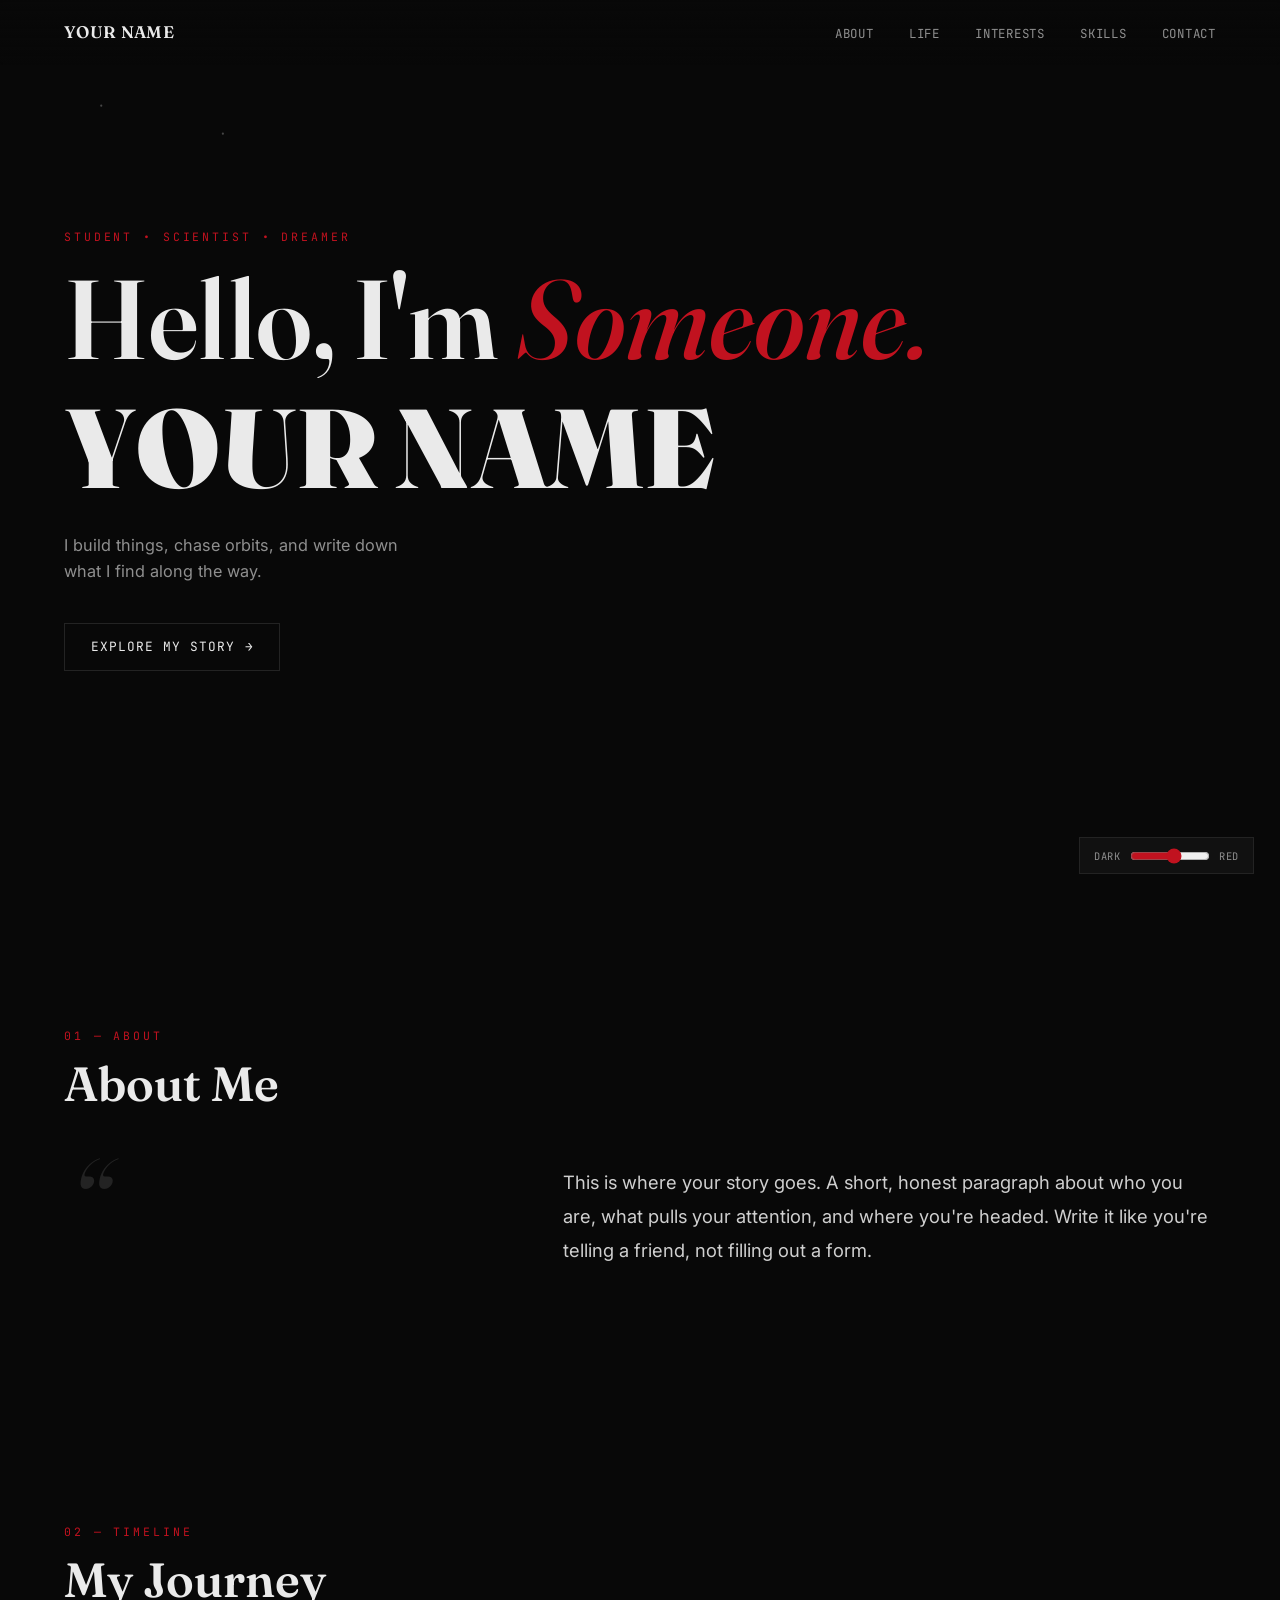
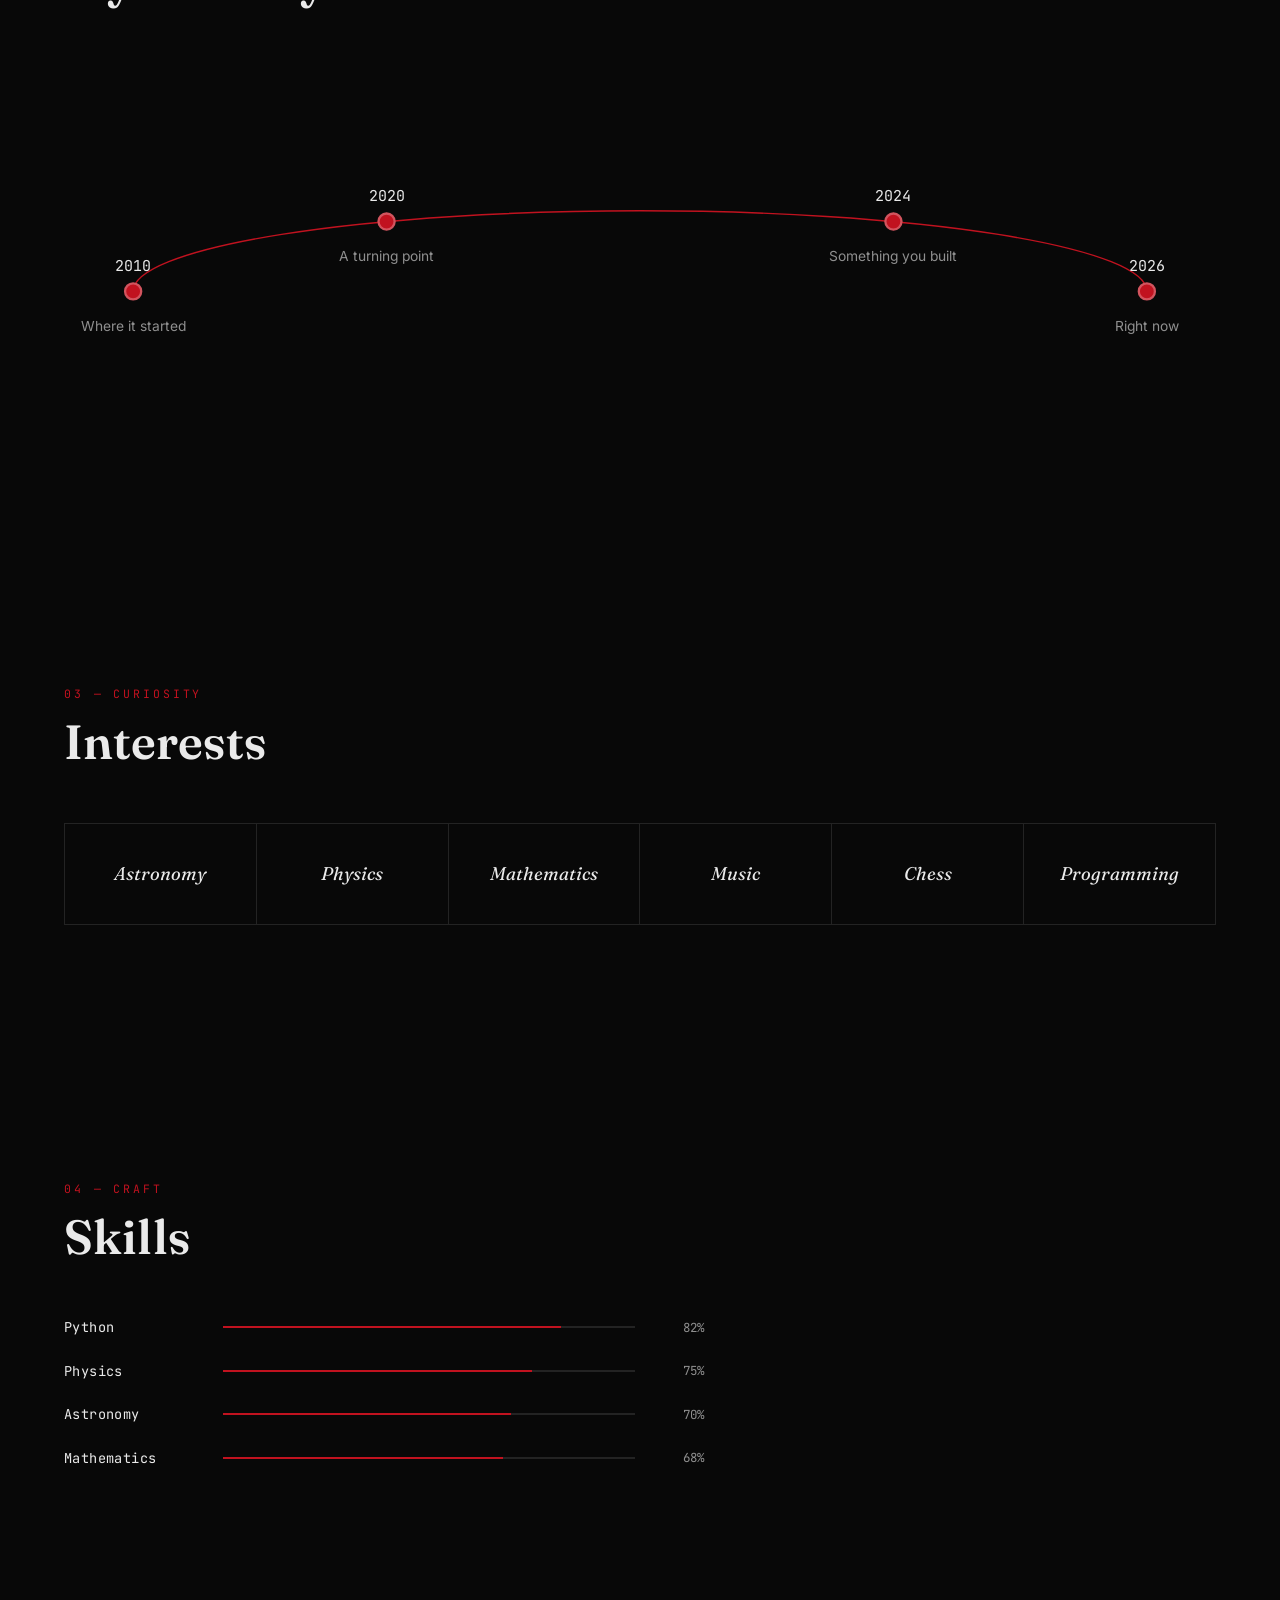
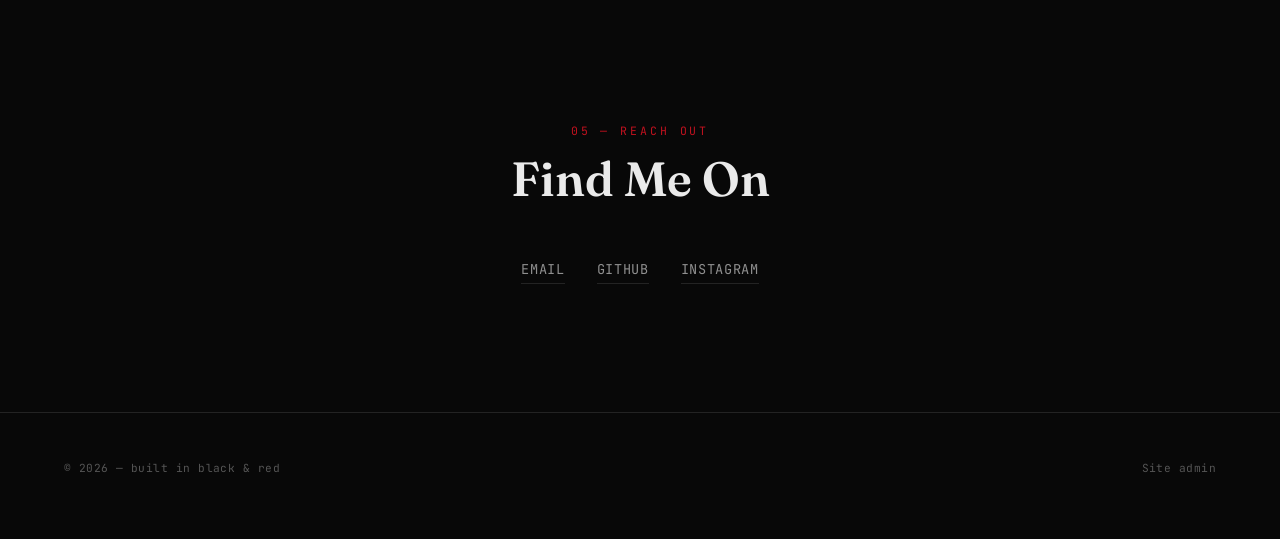
==== index.html @ bc4ea023 "Add files via upload" ====
<!DOCTYPE html>
<html lang="en">
<head>
<meta charset="UTF-8">
<meta name="viewport" content="width=device-width, initial-scale=1.0">
<title>Portfolio</title>
<link rel="stylesheet" href="styles.css">
</head>
<body>

<nav class="nav">
  <div class="nav-name" id="nav-name">YOUR NAME</div>
  <ul class="nav-links">
    <li><a href="#about">About</a></li>
    <li><a href="#journey">Life</a></li>
    <li><a href="#interests">Interests</a></li>
    <li><a href="#skills">Skills</a></li>
    <li><a href="#contact">Contact</a></li>
  </ul>
</nav>

<header class="hero" id="top">
  <canvas class="hero-canvas" id="hero-canvas"></canvas>
  <div class="hero-content">
    <span class="eyebrow" id="hero-tagline">Student • Scientist • Dreamer</span>
    <h1 class="hero-title">
      <span class="line1">Hello, I'm <em>Someone.</em></span>
      <span class="line2"><em id="hero-name">YOUR NAME</em></span>
    </h1>
    <p class="hero-sub" id="hero-sub">I build things, chase orbits, and write down what I find along the way.</p>
    <a href="#about" class="hero-cta">Explore my story</a>
  </div>
</header>

<section id="about">
  <div class="section-head" data-reveal>
    <span class="eyebrow">01 — About</span>
    <h2>About Me</h2>
  </div>
  <div class="about-grid">
    <div class="about-mark" aria-hidden="true">“</div>
    <p id="about-text">A short introduction about you.</p>
  </div>
</section>

<section id="journey">
  <div class="section-head" data-reveal>
    <span class="eyebrow">02 — Timeline</span>
    <h2>My Journey</h2>
  </div>
  <div class="journey-wrap">
    <svg id="orbit-svg"></svg>
  </div>
</section>

<section id="interests">
  <div class="section-head" data-reveal>
    <span class="eyebrow">03 — Curiosity</span>
    <h2>Interests</h2>
  </div>
  <div class="interest-grid" id="interest-grid"></div>
</section>

<section id="skills">
  <div class="section-head" data-reveal>
    <span class="eyebrow">04 — Craft</span>
    <h2>Skills</h2>
  </div>
  <div class="skills-list" id="skills-list"></div>
</section>

<section id="contact" class="contact-section">
  <div class="section-head" style="margin-left:auto;margin-right:auto;" data-reveal>
    <span class="eyebrow">05 — Reach out</span>
    <h2>Find Me On</h2>
  </div>
  <div class="contact-links" id="contact-links"></div>
</section>

<footer>
  <span class="fine">© <span id="year-now"></span> — built in black &amp; red</span>
  <span class="fine"><a href="admin.html">Site admin</a></span>
</footer>

<div class="accent-slider">
  <span>DARK</span>
  <input type="range" id="accent-range" min="0" max="100" value="50">
  <span>RED</span>
</div>

<script src="content.js"></script>
<script src="script.js"></script>
</body>
</html>
---- styles.css ----
@import url('https://fonts.googleapis.com/css2?family=Fraunces:ital,opsz,wght@0,9..144,400;0,9..144,600;0,9..144,900;1,9..144,500&family=Inter:wght@400;500;600&family=JetBrains+Mono:wght@400;500&display=swap');

:root{
  --bg: #080808;
  --bg2: #111111;
  --text: #EAEAEA;
  --text-dim: #8f8f8f;
  --accent: #C1121F;
  --accent-hover: #E63946;
  --line: #232323;
  --ease: cubic-bezier(.22,1,.36,1);
}

*{ box-sizing:border-box; margin:0; padding:0; }
html{ scroll-behavior:smooth; }
body{
  background:var(--bg);
  color:var(--text);
  font-family:'Inter',sans-serif;
  overflow-x:hidden;
  -webkit-font-smoothing:antialiased;
}
::selection{ background:var(--accent); color:#fff; }

.eyebrow{
  font-family:'JetBrains Mono',monospace;
  font-size:.72rem;
  letter-spacing:.25em;
  text-transform:uppercase;
  color:var(--accent);
  display:block;
  margin-bottom:1rem;
}
h1,h2,h3{ font-family:'Fraunces',serif; font-weight:600; line-height:1.05; }
a{ color:inherit; text-decoration:none; }

/* ---------- Nav ---------- */
.nav{
  position:fixed; top:0; left:0; right:0; z-index:100;
  display:flex; align-items:center; justify-content:space-between;
  padding:1.4rem 5%;
  background:linear-gradient(to bottom, rgba(8,8,8,.9), transparent);
  backdrop-filter:blur(2px);
}
.nav-name{ font-family:'Fraunces',serif; font-weight:600; font-size:1.05rem; letter-spacing:.02em; }
.nav-links{ display:flex; gap:2.2rem; list-style:none; }
.nav-links a{
  font-family:'JetBrains Mono',monospace;
  font-size:.78rem; letter-spacing:.06em; text-transform:uppercase;
  color:var(--text-dim); position:relative; padding-bottom:4px;
  transition:color .3s var(--ease);
}
.nav-links a::after{
  content:''; position:absolute; left:0; bottom:0; height:1px; width:0;
  background:var(--accent-hover); transition:width .35s var(--ease);
}
.nav-links a:hover{ color:var(--text); }
.nav-links a:hover::after{ width:100%; }
.nav-toggle{ display:none; }

/* ---------- Hero ---------- */
.hero{
  min-height:100vh; display:flex; flex-direction:column; justify-content:center;
  padding:0 5%; position:relative;
}
.hero-canvas{ position:absolute; inset:0; z-index:0; opacity:.55; }
.hero-content{ position:relative; z-index:1; }
.hero .eyebrow{ opacity:0; animation:fadeUp .8s var(--ease) .1s forwards; }
.hero-title{
  font-size:clamp(3rem, 9vw, 7rem);
  display:flex; flex-direction:column; gap:.1em;
}
.hero-title span{ display:block; overflow:hidden; }
.hero-title span em{
  font-style:italic; font-weight:500; color:var(--accent);
  display:inline-block; transform:translateY(110%); animation:riseIn .9s var(--ease) forwards;
}
.hero-title .line1 em{ animation-delay:.25s; }
.hero-title .line2 em{ animation-delay:.4s; color:var(--text); font-style:normal; font-weight:900; }
.hero-sub{
  max-width:34ch; color:var(--text-dim); margin-top:1.6rem; font-size:1.02rem; line-height:1.6;
  opacity:0; animation:fadeUp .8s var(--ease) .65s forwards;
}
.hero-cta{
  margin-top:2.4rem; display:inline-flex; align-items:center; gap:.6rem;
  font-family:'JetBrains Mono',monospace; font-size:.8rem; letter-spacing:.08em; text-transform:uppercase;
  color:var(--text); border:1px solid var(--line); padding:.9rem 1.6rem; width:fit-content;
  transition:border-color .35s var(--ease), background .35s var(--ease);
  opacity:0; animation:fadeUp .8s var(--ease) .8s forwards;
}
.hero-cta:hover{ border-color:var(--accent-hover); background:rgba(193,18,31,.08); }
.hero-cta::after{ content:'→'; transition:transform .3s var(--ease); }
.hero-cta:hover::after{ transform:translateX(4px); }

@keyframes riseIn{ to{ transform:translateY(0); } }
@keyframes fadeUp{ from{ opacity:0; transform:translateY(14px); } to{ opacity:1; transform:translateY(0); } }

/* ---------- Sections ---------- */
section{ padding:8rem 5%; position:relative; }
.section-head{ margin-bottom:3.5rem; max-width:640px; }
.section-head h2{ font-size:clamp(2rem,4vw,3rem); }

/* About */
.about-grid{ display:grid; grid-template-columns:.8fr 1.2fr; gap:4rem; align-items:start; }
.about-mark{
  font-family:'Fraunces',serif; font-size:8rem; font-style:italic; color:var(--line);
  line-height:.7; user-select:none;
}
#about-text{ font-size:1.15rem; line-height:1.85; color:#cfcfcf; }

/* Journey / orbit timeline */
.journey-wrap{ position:relative; }
#orbit-svg{ width:100%; height:auto; display:block; }
.orbit-path{
  fill:none; stroke:var(--line); stroke-width:1.2;
}
.orbit-path.drawn{ stroke:var(--accent); }
.orbit-node circle{ fill:var(--bg); stroke:var(--line); stroke-width:2; transition:stroke .4s var(--ease), fill .4s var(--ease); }
.orbit-node.in circle{ stroke:var(--accent-hover); fill:var(--accent); }
.orbit-node text.year{ font-family:'JetBrains Mono',monospace; font-size:13px; fill:var(--text-dim); transition:fill .4s var(--ease); }
.orbit-node.in text.year{ fill:var(--text); }
.orbit-node text.label{ font-family:'Inter',sans-serif; font-size:12px; fill:var(--text-dim); opacity:0; transform:translateY(4px); transition:all .4s var(--ease); }
.orbit-node.in text.label{ opacity:1; transform:translateY(0); }

/* Interests */
.interest-grid{ display:grid; grid-template-columns:repeat(auto-fit,minmax(180px,1fr)); gap:1px; background:var(--line); border:1px solid var(--line); }
.interest-card{
  background:var(--bg); padding:2.4rem 1.6rem; text-align:center; position:relative; overflow:hidden;
  transition:background .4s var(--ease);
}
.interest-card::before{
  content:''; position:absolute; inset:0; background:radial-gradient(circle at 50% 120%, rgba(193,18,31,.35), transparent 70%);
  opacity:0; transition:opacity .4s var(--ease);
}
.interest-card:hover{ background:#0d0d0d; }
.interest-card:hover::before{ opacity:1; }
.interest-card span{ position:relative; font-family:'Fraunces',serif; font-style:italic; font-size:1.15rem; }

/* Skills */
.skills-list{ display:flex; flex-direction:column; gap:1.6rem; max-width:640px; }
.skill-row{ display:grid; grid-template-columns:140px 1fr 50px; align-items:center; gap:1.2rem; }
.skill-row .name{ font-family:'JetBrains Mono',monospace; font-size:.85rem; letter-spacing:.03em; }
.skill-track{ height:2px; background:var(--line); position:relative; }
.skill-fill{ position:absolute; left:0; top:0; height:100%; background:var(--accent); width:0; transition:width 1.1s var(--ease); }
.skill-row .pct{ font-family:'JetBrains Mono',monospace; font-size:.78rem; color:var(--text-dim); text-align:right; }

/* Contact */
.contact-section{ text-align:center; }
.contact-links{ display:flex; flex-wrap:wrap; justify-content:center; gap:1rem 2rem; margin-top:2.5rem; }
.contact-links a{
  font-family:'JetBrains Mono',monospace; font-size:.85rem; letter-spacing:.05em; text-transform:uppercase;
  padding-bottom:5px; border-bottom:1px solid var(--line); color:var(--text-dim);
  transition:all .3s var(--ease);
}
.contact-links a:hover{ color:var(--accent-hover); border-color:var(--accent-hover); }

/* Accent slider */
.accent-slider{
  position:fixed; bottom:1.6rem; right:1.6rem; z-index:100;
  display:flex; align-items:center; gap:.6rem;
  background:var(--bg2); border:1px solid var(--line); padding:.6rem .9rem;
  font-family:'JetBrains Mono',monospace; font-size:.65rem; color:var(--text-dim); letter-spacing:.05em;
}
.accent-slider input[type=range]{ width:80px; accent-color:var(--accent); }

/* Footer */
footer{ padding:3rem 5% 4rem; display:flex; justify-content:space-between; align-items:center; border-top:1px solid var(--line); }
footer .fine{ font-family:'JetBrains Mono',monospace; font-size:.7rem; color:#555; letter-spacing:.04em; }
footer .fine a{ color:#555; transition:color .3s var(--ease); }
footer .fine a:hover{ color:var(--accent-hover); }

@media (max-width:760px){
  .nav-links{ display:none; }
  .about-grid{ grid-template-columns:1fr; }
  .about-mark{ font-size:5rem; }
  .skill-row{ grid-template-columns:100px 1fr 40px; gap:.7rem; }
  section{ padding:5.5rem 6%; }
}
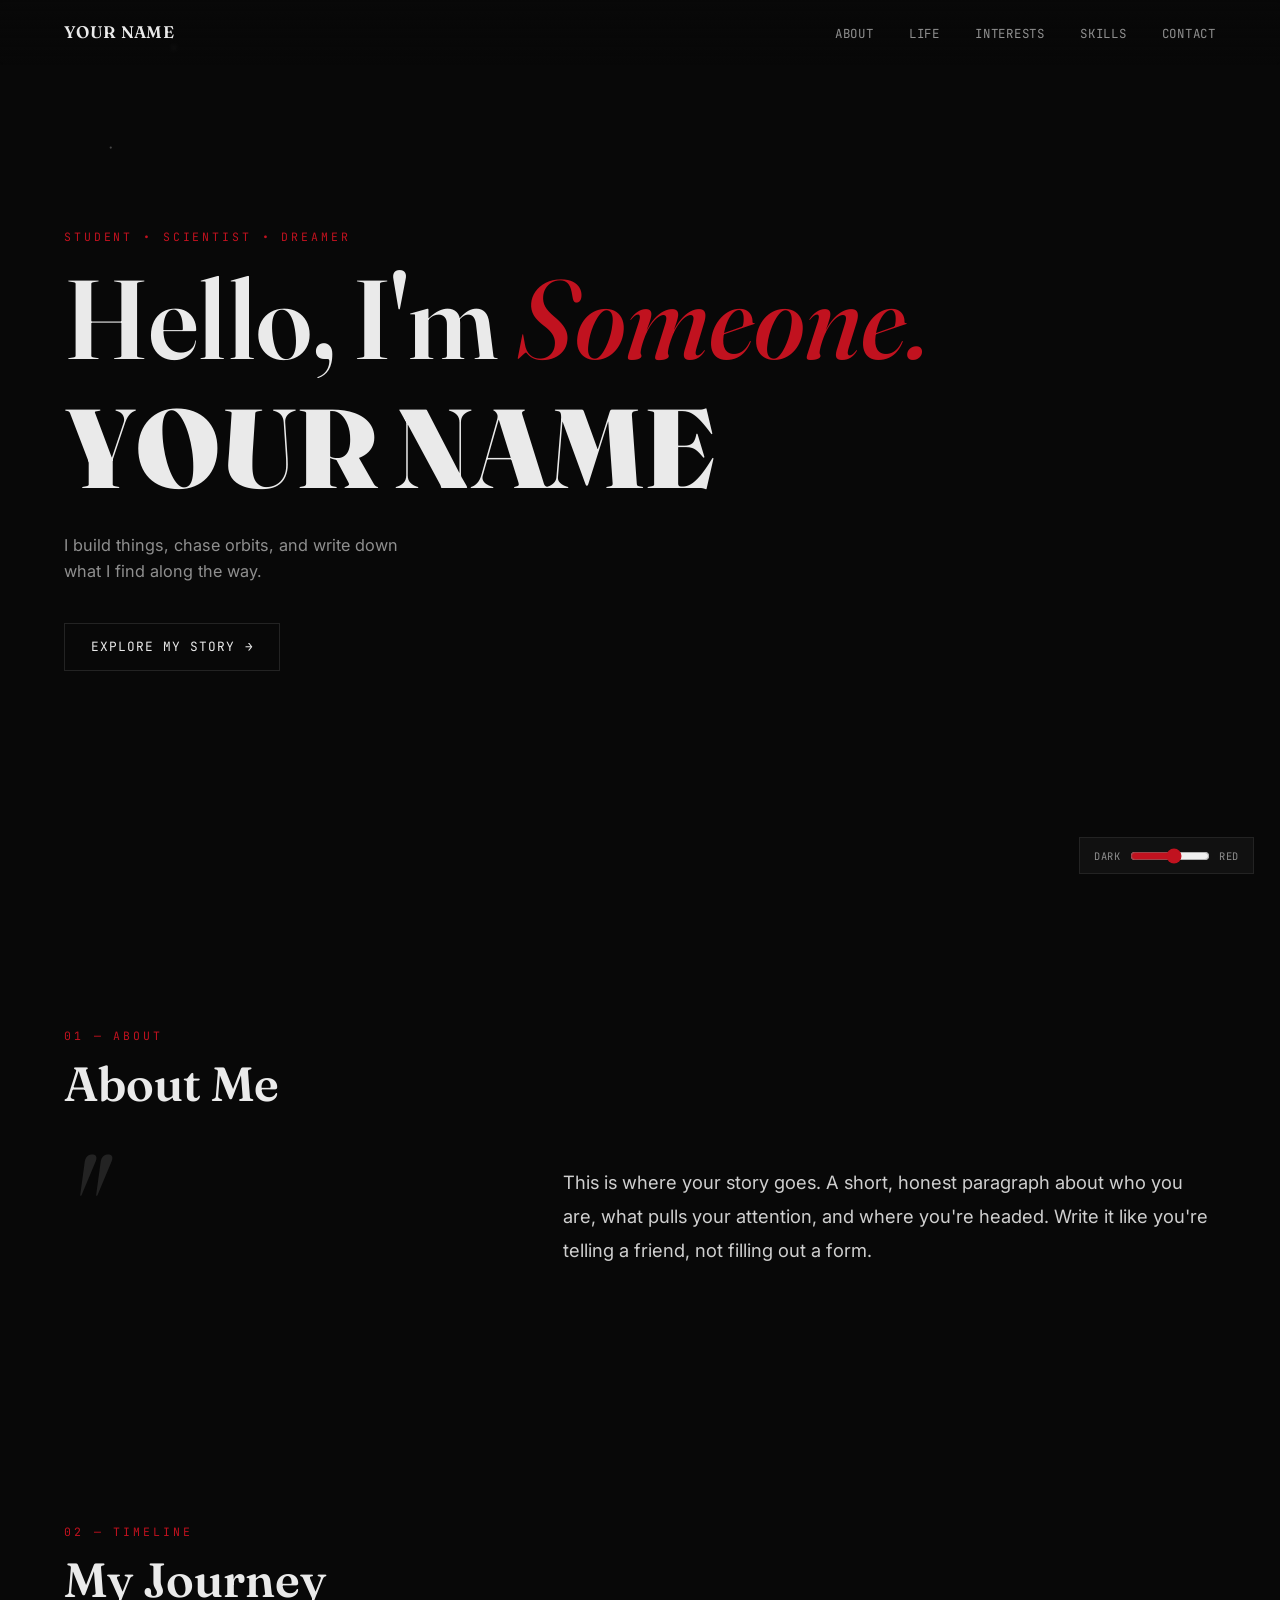
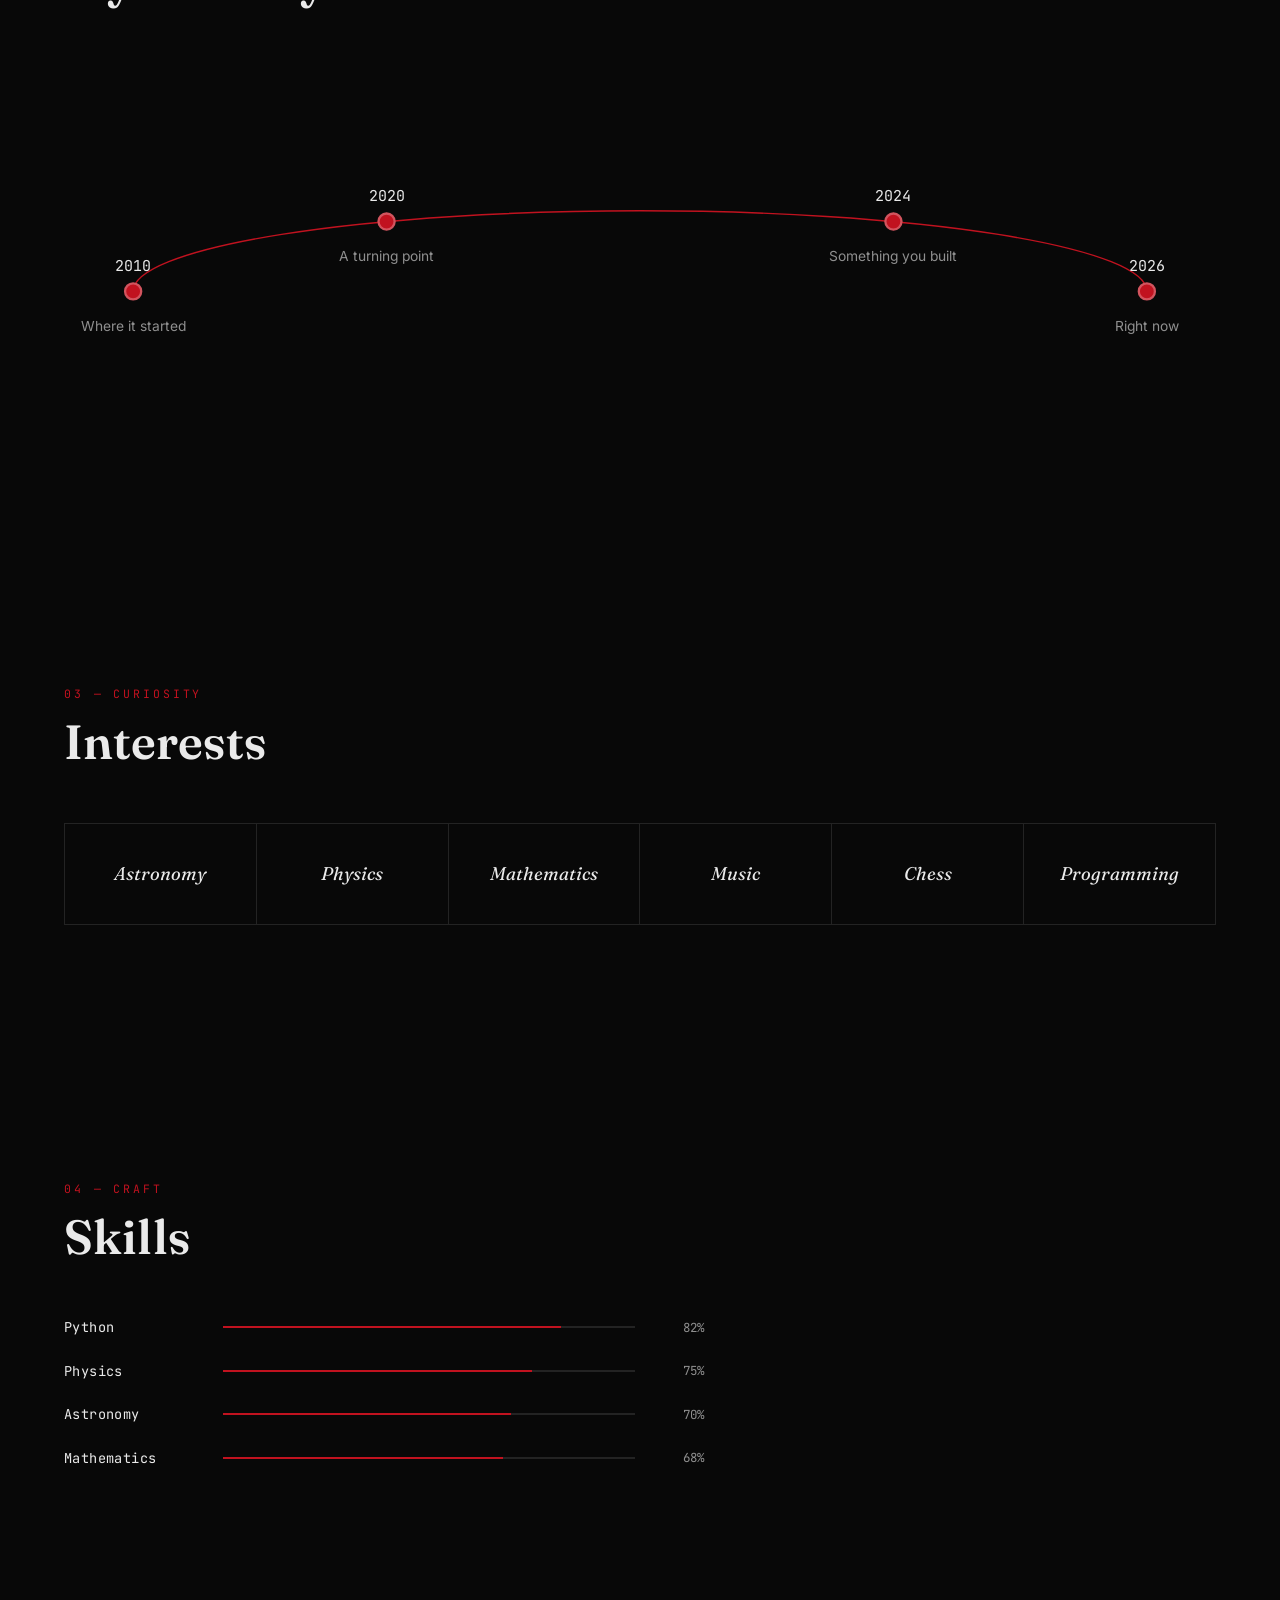
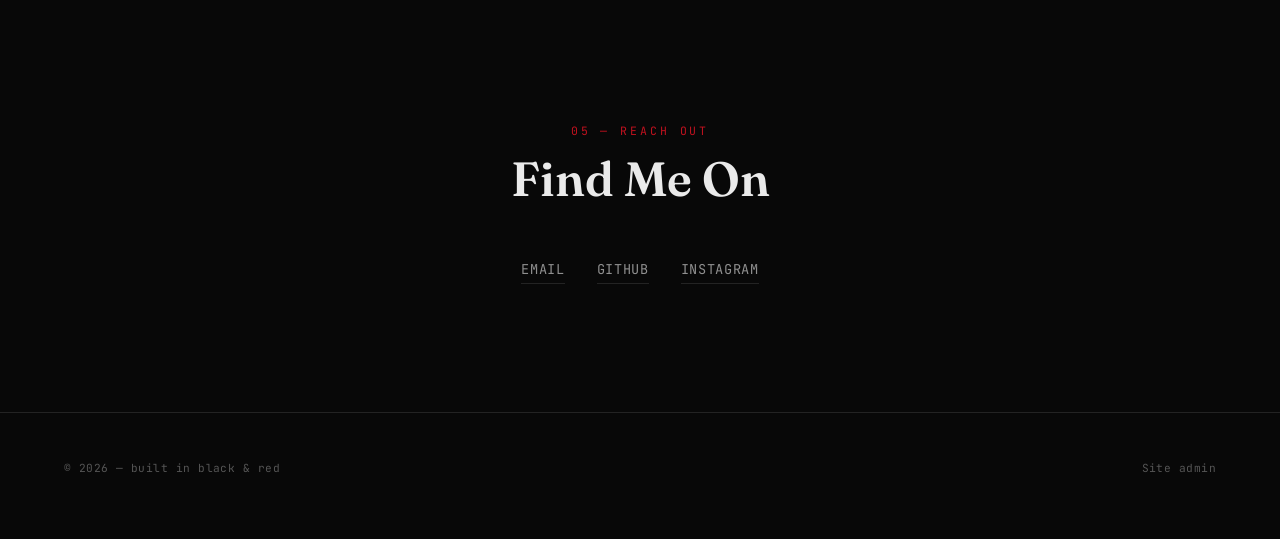
==== commit 6dc0234d: "Add files via upload" ====
--- a/index.html
+++ b/index.html
@@ -38,7 +38,7 @@
     <h2>About Me</h2>
   </div>
   <div class="about-grid">
-    <div class="about-mark" aria-hidden="true">“</div>
+    <div id="about-visual" class="about-mark" aria-hidden="true">"</div>
     <p id="about-text">A short introduction about you.</p>
   </div>
 </section>
--- a/styles.css
+++ b/styles.css
@@ -106,6 +106,20 @@
   font-family:'Fraunces',serif; font-size:8rem; font-style:italic; color:var(--line);
   line-height:.7; user-select:none;
 }
+.about-photo{
+  width:100%; aspect-ratio:4/5; overflow:hidden; border:1px solid var(--line);
+  position:relative;
+}
+.about-photo img{
+  width:100%; height:100%; object-fit:cover; display:block;
+  filter:grayscale(35%) contrast(1.05);
+  transition:filter .5s var(--ease);
+}
+.about-photo:hover img{ filter:grayscale(0%) contrast(1.05); }
+.about-photo::after{
+  content:''; position:absolute; inset:0; pointer-events:none;
+  background:linear-gradient(160deg, rgba(193,18,31,.12), transparent 55%);
+}
 #about-text{ font-size:1.15rem; line-height:1.85; color:#cfcfcf; }
 
 /* Journey / orbit timeline */
